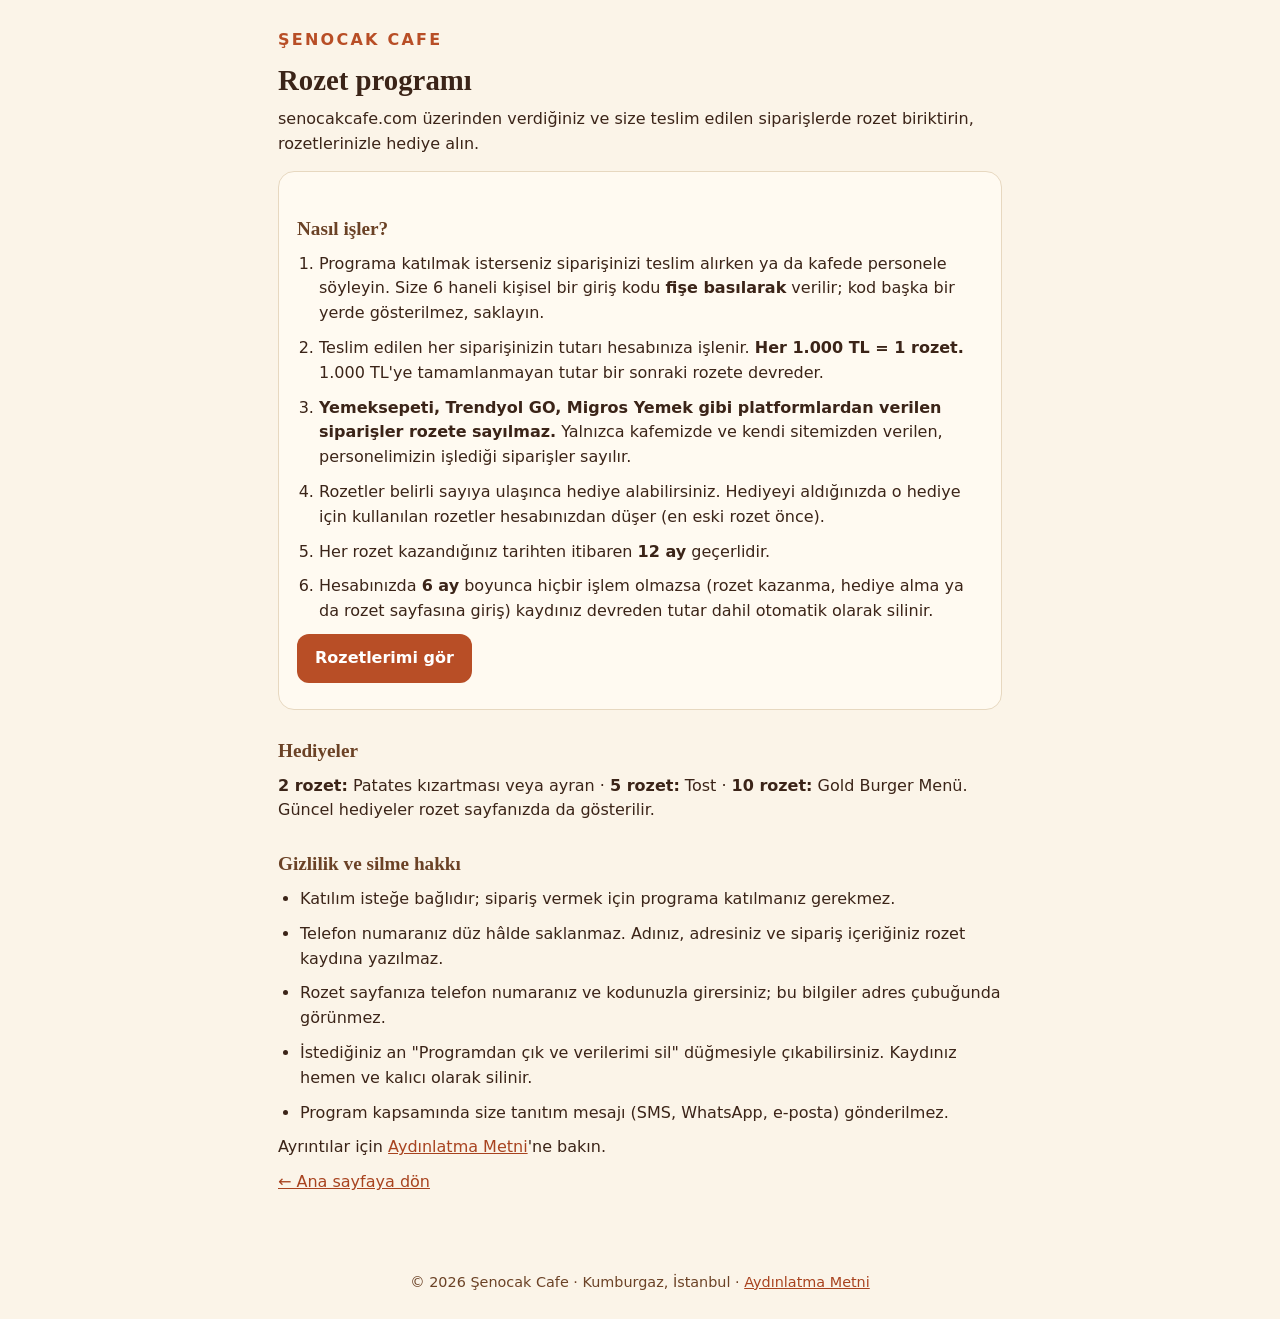
==== sadakat/index.html @ 782ed1d4 "Sadakat: /sadakat/ tanıtım sayfası, aydınlatma bölüm 12, sitemap" ====
<!doctype html>
<html lang="tr">
<head>
<meta charset="utf-8">
<meta name="viewport" content="width=device-width,initial-scale=1">
<meta name="robots" content="index,follow">
<title>Rozet Programı · Şenocak Cafe</title>
<meta name="description" content="Şenocak Cafe rozet programı: kafemizden ve kendi sitemizden verdiğiniz siparişlerde her 1.000 TL bir rozet, rozetler 12 ay geçerli. İstediğiniz an çıkabilir, verilerinizi sildirebilirsiniz.">
<link rel="canonical" href="https://senocakcafe.com/sadakat/">
<link rel="icon" type="image/png" sizes="32x32" href="../assets/favicon-32.png">
<link rel="stylesheet" href="../style.css?v=20261023a">
<style>
.legal{max-width:760px;margin:0 auto;padding:28px 18px 40px}.legal h1{font-size:1.8rem;line-height:1.2;margin:6px 0 10px}.legal h2{font-size:1.2rem;margin:26px 0 8px;color:var(--coffee)}
.legal p,.legal li{font-size:1rem;margin:0 0 10px}.legal ul,.legal ol{padding-left:22px}
.kart{background:var(--paper);border:1px solid var(--line);border-radius:var(--r);padding:16px 18px;margin:14px 0}
.dugme{display:inline-block;background:var(--terra);color:#fff;font-weight:700;padding:12px 18px;border-radius:12px;text-decoration:none}
</style>
</head>
<body>
<main class="legal">
<p class="eyebrow">Şenocak Cafe</p>
<h1>Rozet programı</h1>
<p>senocakcafe.com üzerinden verdiğiniz ve size teslim edilen siparişlerde rozet biriktirin, rozetlerinizle hediye alın.</p>
<div class="kart">
<h2>Nasıl işler?</h2>
<ol>
<li>Programa katılmak isterseniz siparişinizi teslim alırken ya da kafede personele söyleyin. Size 6 haneli kişisel bir giriş kodu <b>fişe basılarak</b> verilir; kod başka bir yerde gösterilmez, saklayın.</li>
<li>Teslim edilen her siparişinizin tutarı hesabınıza işlenir. <b>Her 1.000 TL = 1 rozet.</b> 1.000 TL'ye tamamlanmayan tutar bir sonraki rozete devreder.</li>
<li><b>Yemeksepeti, Trendyol GO, Migros Yemek gibi platformlardan verilen siparişler rozete sayılmaz.</b> Yalnızca kafemizde ve kendi sitemizden verilen, personelimizin işlediği siparişler sayılır.</li>
<li>Rozetler belirli sayıya ulaşınca hediye alabilirsiniz. Hediyeyi aldığınızda o hediye için kullanılan rozetler hesabınızdan düşer (en eski rozet önce).</li>
<li>Her rozet kazandığınız tarihten itibaren <b>12 ay</b> geçerlidir.</li>
<li>Hesabınızda <b>6 ay</b> boyunca hiçbir işlem olmazsa (rozet kazanma, hediye alma ya da rozet sayfasına giriş) kaydınız devreden tutar dahil otomatik olarak silinir.</li>
</ol>
<p><a class="dugme" href="https://fis.senocakcafe.com/sadakat-hesap/">Rozetlerimi gör</a></p>
</div>
<h2>Hediyeler</h2>
<p><b>2 rozet:</b> Patates kızartması veya ayran · <b>5 rozet:</b> Tost · <b>10 rozet:</b> Gold Burger Menü. Güncel hediyeler rozet sayfanızda da gösterilir.</p>
<h2>Gizlilik ve silme hakkı</h2>
<ul>
<li>Katılım isteğe bağlıdır; sipariş vermek için programa katılmanız gerekmez.</li>
<li>Telefon numaranız düz hâlde saklanmaz. Adınız, adresiniz ve sipariş içeriğiniz rozet kaydına yazılmaz.</li>
<li>Rozet sayfanıza telefon numaranız ve kodunuzla girersiniz; bu bilgiler adres çubuğunda görünmez.</li>
<li>İstediğiniz an "Programdan çık ve verilerimi sil" düğmesiyle çıkabilirsiniz. Kaydınız hemen ve kalıcı olarak silinir.</li>
<li>Program kapsamında size tanıtım mesajı (SMS, WhatsApp, e-posta) gönderilmez.</li>
</ul>
<p>Ayrıntılar için <a href="../aydinlatma.html">Aydınlatma Metni</a>'ne bakın.</p>
<p><a class="geri" href="../">← Ana sayfaya dön</a></p>
</main>
<footer><p>© 2026 Şenocak Cafe · Kumburgaz, İstanbul · <a href="../aydinlatma.html">Aydınlatma Metni</a></p></footer>
</body>
</html>
---- style.css ----
:root{--cream:#fbf4e8;--paper:#fffaf1;--brown:#3b2418;--coffee:#6b4226;--terra:#b84e26;--terra-d:#a8431f;--gold:#e0a53a;--sage:#647349;--line:#e7d8c0;--r:16px}
*{box-sizing:border-box;margin:0;padding:0}
html{scroll-behavior:smooth;scroll-padding-top:120px}
body{font-family:'Nunito',system-ui,-apple-system,'Segoe UI',Roboto,sans-serif;background:var(--cream);color:var(--brown);line-height:1.55;font-size:16px;padding-bottom:70px}
h1,h2,h3,h4,.brand{font-family:'Fraunces',Georgia,'Times New Roman',serif}
a{color:var(--terra-d)}
.wrap{max-width:1040px;margin:0 auto;padding:56px 18px 24px}
.eyebrow{text-transform:uppercase;letter-spacing:.14em;font-size:.78rem;font-weight:700;color:var(--terra)}
.btn{display:inline-block;background:var(--terra);color:#fff;text-decoration:none;font-weight:800;padding:14px 26px;border-radius:999px;box-shadow:0 6px 18px rgba(200,86,43,.35);transition:.2s;border:2px solid var(--terra)}
.btn:hover{background:var(--terra-d);transform:translateY(-2px)}
.btn-sm{padding:8px 16px;font-size:.9rem;box-shadow:none}
.btn-ghost{background:transparent;color:#fff;border-color:rgba(255,255,255,.7);box-shadow:none}
.btn-ghost:hover{background:rgba(255,255,255,.15)}
.topbar{position:sticky;top:0;z-index:20;display:flex;align-items:center;gap:14px;justify-content:space-between;padding:10px 18px;background:rgba(59,36,24,.96);backdrop-filter:blur(6px)}
.brand{color:#fff;text-decoration:none;font-weight:800;font-size:1.15rem}
.links{display:none;gap:22px}.links a{color:#f1dfc3;text-decoration:none;font-weight:700}.links a:hover{color:var(--gold)}
.hero{position:relative;overflow:hidden;isolation:isolate;color:#fff;text-align:center;padding:72px 18px 60px;background:radial-gradient(circle at 20% 10%,#8a5230 0,transparent 55%),radial-gradient(circle at 90% 90%,#c8562b 0,transparent 50%),linear-gradient(135deg,#3b2418,#5a3620)}
.hero-bg{position:absolute;inset:0;width:100%;height:100%;object-fit:cover;z-index:0;pointer-events:none}
.hero-shade{position:absolute;inset:0;z-index:1;pointer-events:none;background:linear-gradient(180deg,rgba(40,22,12,.45),rgba(59,36,24,.55))}

.hero-inner{position:relative;z-index:2;max-width:760px;margin:0 auto}
.hero .eyebrow{color:var(--gold)}
.hero h1{font-size:clamp(2.6rem,10vw,5rem);line-height:1.05;margin:10px 0 14px;font-weight:800}
.tagline{font-size:1.15rem;color:#f6e6cc;max-width:560px;margin:0 auto 28px}
.cta{display:flex;flex-wrap:wrap;gap:12px;justify-content:center;margin-bottom:34px}
.badges{list-style:none;display:flex;flex-wrap:wrap;gap:10px;justify-content:center}
.badges li{background:rgba(255,255,255,.1);border:1px solid rgba(255,255,255,.2);border-radius:14px;padding:8px 14px;font-weight:800;display:flex;flex-direction:column;font-size:1rem}
.badges small{font-weight:600;font-size:.72rem;color:#e9d3b0}
.deco span{position:absolute;font-size:3rem;opacity:.12;animation:fl 8s ease-in-out infinite}
.deco span:nth-child(1){left:6%;top:14%}.deco span:nth-child(2){right:8%;top:20%;animation-delay:1s}.deco span:nth-child(3){left:12%;bottom:8%;animation-delay:2s}.deco span:nth-child(4){right:14%;bottom:10%;animation-delay:3s}.deco span:nth-child(5){left:48%;top:4%;animation-delay:4s}
@keyframes fl{50%{transform:translateY(-14px) rotate(6deg)}}
.sec-head{text-align:center;margin-bottom:22px}
.sec-head h2,.about h2{font-size:clamp(1.9rem,6vw,2.7rem);margin:4px 0}
.note{font-size:.88rem;color:var(--coffee);max-width:560px;margin:6px auto 0}
.catnav{position:sticky;top:54px;z-index:10;display:flex;gap:8px;overflow-x:auto;padding:10px 4px;margin:0 -4px 18px;background:var(--cream);scrollbar-width:none;border-bottom:1px solid var(--line)}
.catnav::-webkit-scrollbar{display:none}
.catnav a{flex:none;text-decoration:none;color:var(--coffee);background:var(--paper);border:1px solid var(--line);padding:7px 14px;border-radius:999px;font-weight:700;font-size:.9rem;white-space:nowrap}
.catnav a.active,.catnav a:hover{background:var(--brown);color:#fff;border-color:var(--brown)}
.cat{background:var(--paper);border:1px solid var(--line);border-radius:var(--r);padding:20px 18px;margin-bottom:20px;box-shadow:0 4px 14px rgba(107,66,38,.06)}
.cat h3{font-size:1.5rem;display:flex;align-items:center;gap:10px;margin-bottom:10px;padding-bottom:10px;border-bottom:2px dashed var(--line)}
.cat h3 small{margin-left:auto;font-family:'Nunito',sans-serif;font-size:.75rem;font-weight:700;color:var(--sage)}
.items{list-style:none;display:grid;gap:4px 36px}
.items li{display:flex;align-items:baseline;gap:8px;padding:10px 0;border-bottom:1px solid #f0e4cf}
.items li:last-child{border-bottom:0}
.it{flex:0 1 auto;min-width:0}
.it h4{font-size:1.02rem;font-weight:600}
.it p{font-size:.84rem;color:#7a604c;margin-top:2px}
.dots{flex:1;border-bottom:2px dotted #d9c6a5;transform:translateY(-4px);min-width:10px}
.price{font-weight:800;color:var(--terra-d);white-space:nowrap}
.order-band{text-align:center;background:linear-gradient(135deg,var(--terra),#e0803a);color:#fff;padding:34px 18px;border-radius:var(--r);margin-top:30px}
.order-band h3{font-size:1.6rem}.order-band p{margin:6px 0 18px}
.order-band .btn{background:#fff;color:var(--terra-d);border-color:#fff}
.about{background:var(--brown);color:#f6e6cc}
.about .wrap{padding-top:60px;padding-bottom:60px}
.about .two{display:grid;gap:30px}
.about .eyebrow{color:var(--gold)}.about h2{color:#fff}.about p{margin-top:12px}
.cards{display:grid;gap:12px}
.card{background:rgba(255,255,255,.07);border:1px solid rgba(255,255,255,.14);border-radius:var(--r);padding:16px;display:grid;gap:2px;font-size:1.8rem}
.card b{font-size:1.05rem;color:#fff}.card span{font-size:.88rem;color:#e9d3b0}
.info{display:grid;gap:14px}
.box{background:var(--paper);border:1px solid var(--line);border-radius:var(--r);padding:20px}
.box h3{font-size:1.2rem;margin-bottom:8px}
.box p{margin-bottom:10px}.box .btn{margin-top:4px}
.box table{width:100%;border-collapse:collapse;font-weight:700}.box td{padding:4px 0}.box td:last-child{text-align:right;color:var(--terra-d)}
.small{font-size:.8rem;color:#7a604c}
footer{text-align:center;padding:26px 18px;color:var(--coffee);font-size:.9rem}
.fab{position:fixed;right:14px;bottom:14px;z-index:30;background:var(--terra);color:#fff;text-decoration:none;font-weight:800;padding:13px 20px;border-radius:999px;box-shadow:0 8px 24px rgba(0,0,0,.3)}
.share-wrap{padding-top:10px;padding-bottom:30px}
.share-band{text-align:center;background:var(--paper);border:1px solid var(--line);border-radius:var(--r);padding:26px 18px;box-shadow:0 4px 14px rgba(107,66,38,.06)}
.share-band h3{font-size:1.4rem}.share-band p{margin:6px 0 16px;color:var(--coffee)}
.share-btns{display:flex;flex-wrap:wrap;gap:10px;justify-content:center}
.btn-light{background:var(--brown);border-color:var(--brown);box-shadow:none;font:inherit;font-weight:800;cursor:pointer;color:#fff}
.btn-light:hover{background:var(--terra);border-color:var(--terra)}
.share-band .share-msg{margin:12px 0 0;min-height:1.4em;font-weight:700;color:var(--sage)}
@media(min-width:700px){
 .links{display:flex}
 .items{grid-template-columns:1fr 1fr}
 .cards{grid-template-columns:repeat(3,1fr)}
 .card{font-size:2rem}
 .info{grid-template-columns:1fr 1fr}
 .about .two{grid-template-columns:1.2fr 1fr;align-items:center}
 .fab{display:none}body{padding-bottom:0}
}
@media(prefers-reduced-motion:reduce){.deco span{animation:none}html{scroll-behavior:auto}}
.gram{font-weight:700;color:var(--coffee)}
.hero .deco{display:none}
/* SSS */

.sss-item{background:#fff;border-radius:14px;padding:14px 18px;margin-bottom:10px;box-shadow:0 2px 10px rgba(59,36,24,.08)}
.sss-item summary{cursor:pointer;font-weight:700;color:var(--coffee)}
.sss-item p{margin:10px 0 0;line-height:1.6}
.alg{display:flex;gap:4px;margin-top:4px}.alg abbr{font-size:.68rem;font-weight:700;text-decoration:none;border:1px solid #c9a98a;color:#7a604c;border-radius:4px;padding:0 4px;line-height:1.4}
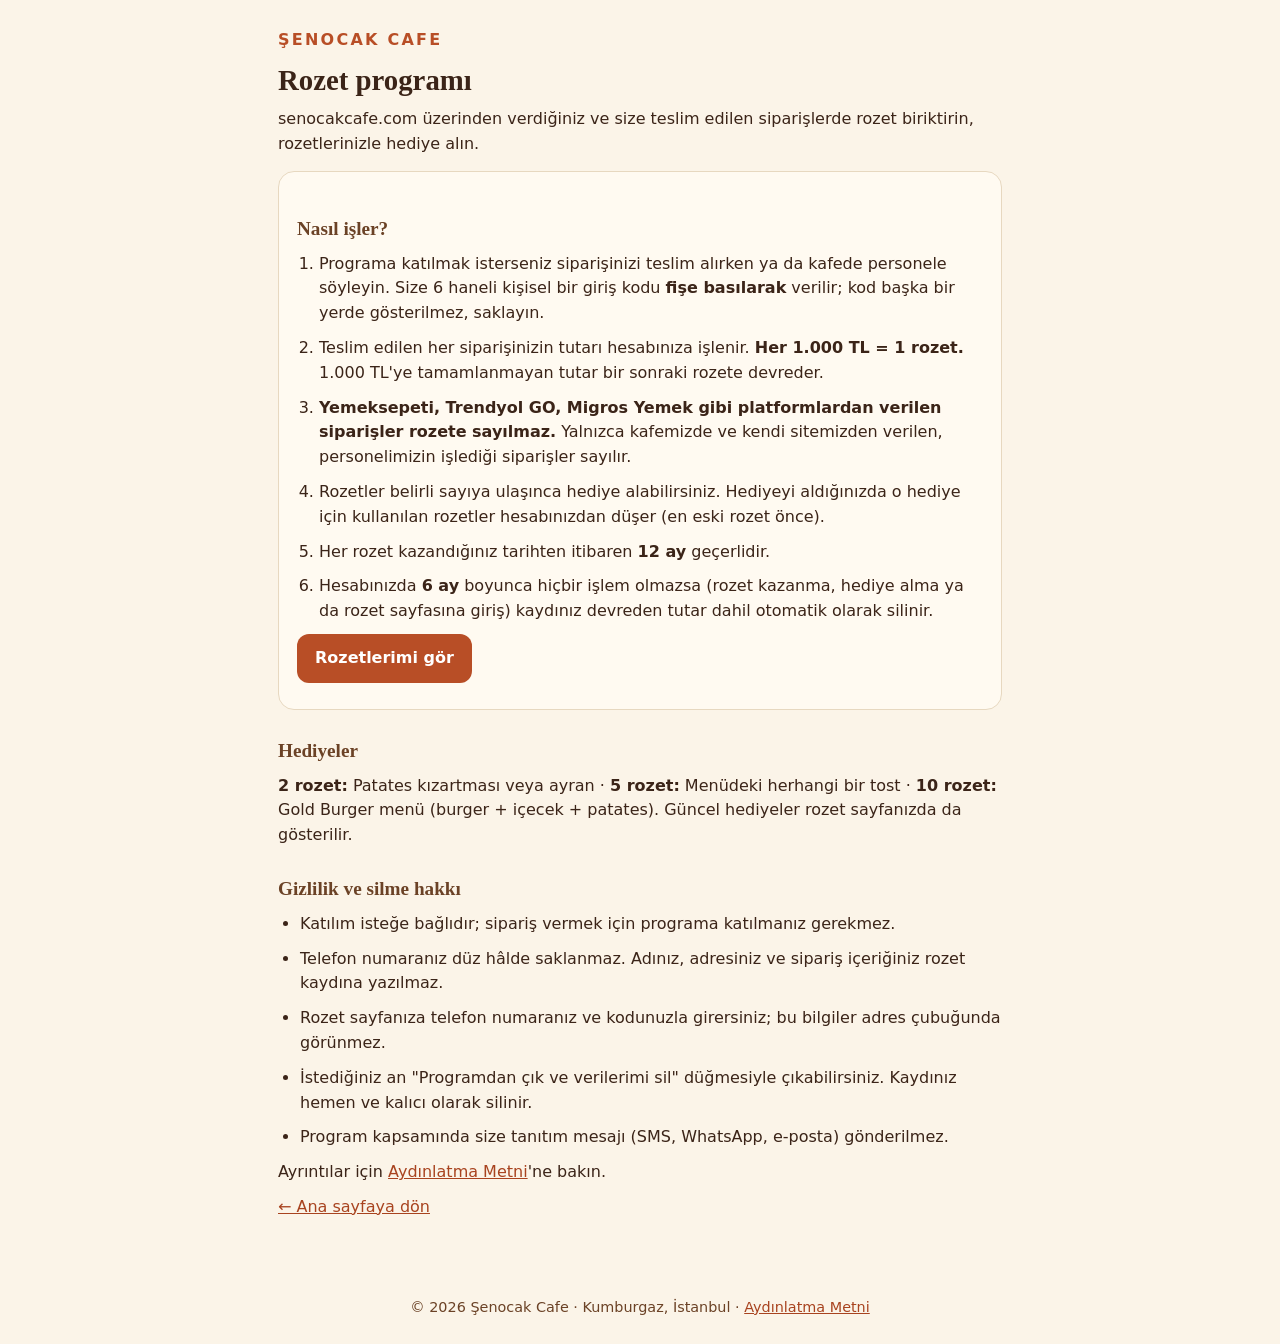
==== commit 499e7c3d: "Paket servis metninden platform adları çıktı; sadakat hediye metinleri (tost / Gold Burger menü)" ====
--- a/sadakat/index.html
+++ b/sadakat/index.html
@@ -34,7 +34,7 @@
 <p><a class="dugme" href="https://fis.senocakcafe.com/sadakat-hesap/">Rozetlerimi gör</a></p>
 </div>
 <h2>Hediyeler</h2>
-<p><b>2 rozet:</b> Patates kızartması veya ayran · <b>5 rozet:</b> Tost · <b>10 rozet:</b> Gold Burger Menü. Güncel hediyeler rozet sayfanızda da gösterilir.</p>
+<p><b>2 rozet:</b> Patates kızartması veya ayran · <b>5 rozet:</b> Menüdeki herhangi bir tost · <b>10 rozet:</b> Gold Burger menü (burger + içecek + patates). Güncel hediyeler rozet sayfanızda da gösterilir.</p>
 <h2>Gizlilik ve silme hakkı</h2>
 <ul>
 <li>Katılım isteğe bağlıdır; sipariş vermek için programa katılmanız gerekmez.</li>
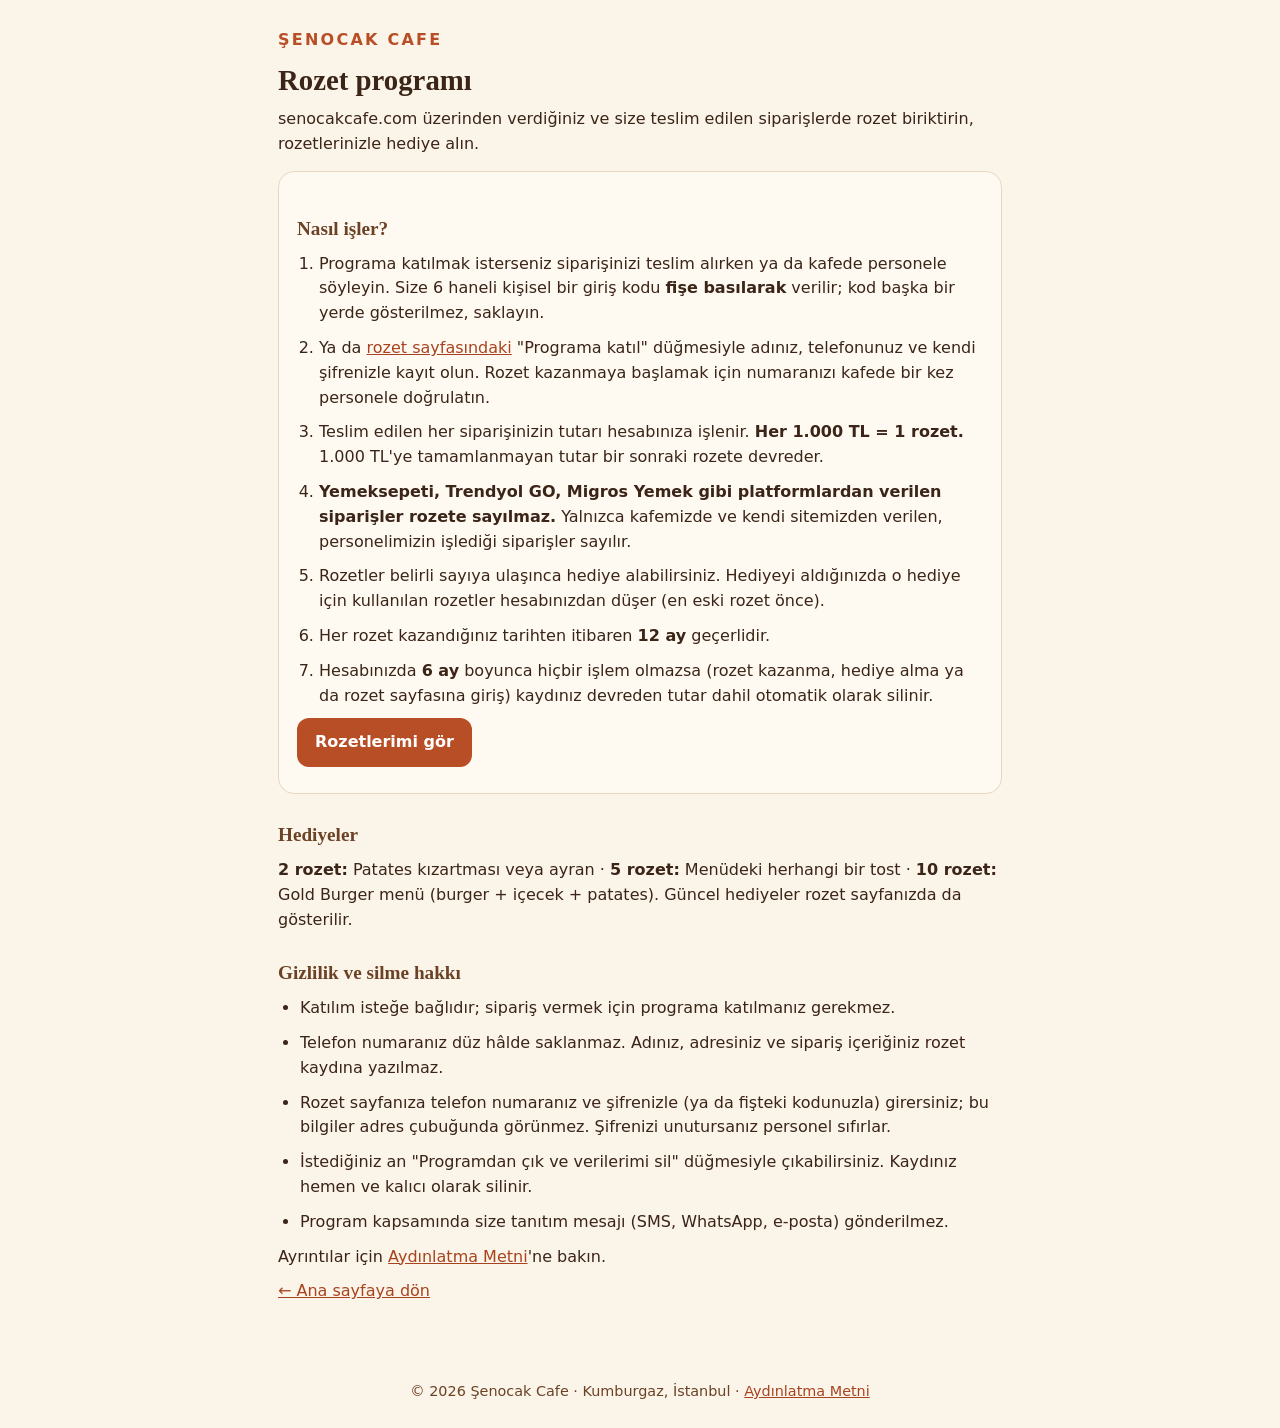
==== commit 47be16f8: "Sadakat: sitede kendi kayıt (ad/telefon/şifre, kafede doğrulama) — aydınlatma 12 ve /sadakat/ olgusa" ====
--- a/sadakat/index.html
+++ b/sadakat/index.html
@@ -25,6 +25,7 @@
 <h2>Nasıl işler?</h2>
 <ol>
 <li>Programa katılmak isterseniz siparişinizi teslim alırken ya da kafede personele söyleyin. Size 6 haneli kişisel bir giriş kodu <b>fişe basılarak</b> verilir; kod başka bir yerde gösterilmez, saklayın.</li>
+<li>Ya da <a href="https://fis.senocakcafe.com/sadakat-hesap/">rozet sayfasındaki</a> "Programa katıl" düğmesiyle adınız, telefonunuz ve kendi şifrenizle kayıt olun. Rozet kazanmaya başlamak için numaranızı kafede bir kez personele doğrulatın.</li>
 <li>Teslim edilen her siparişinizin tutarı hesabınıza işlenir. <b>Her 1.000 TL = 1 rozet.</b> 1.000 TL'ye tamamlanmayan tutar bir sonraki rozete devreder.</li>
 <li><b>Yemeksepeti, Trendyol GO, Migros Yemek gibi platformlardan verilen siparişler rozete sayılmaz.</b> Yalnızca kafemizde ve kendi sitemizden verilen, personelimizin işlediği siparişler sayılır.</li>
 <li>Rozetler belirli sayıya ulaşınca hediye alabilirsiniz. Hediyeyi aldığınızda o hediye için kullanılan rozetler hesabınızdan düşer (en eski rozet önce).</li>
@@ -39,7 +40,7 @@
 <ul>
 <li>Katılım isteğe bağlıdır; sipariş vermek için programa katılmanız gerekmez.</li>
 <li>Telefon numaranız düz hâlde saklanmaz. Adınız, adresiniz ve sipariş içeriğiniz rozet kaydına yazılmaz.</li>
-<li>Rozet sayfanıza telefon numaranız ve kodunuzla girersiniz; bu bilgiler adres çubuğunda görünmez.</li>
+<li>Rozet sayfanıza telefon numaranız ve şifrenizle (ya da fişteki kodunuzla) girersiniz; bu bilgiler adres çubuğunda görünmez. Şifrenizi unutursanız personel sıfırlar.</li>
 <li>İstediğiniz an "Programdan çık ve verilerimi sil" düğmesiyle çıkabilirsiniz. Kaydınız hemen ve kalıcı olarak silinir.</li>
 <li>Program kapsamında size tanıtım mesajı (SMS, WhatsApp, e-posta) gönderilmez.</li>
 </ul>
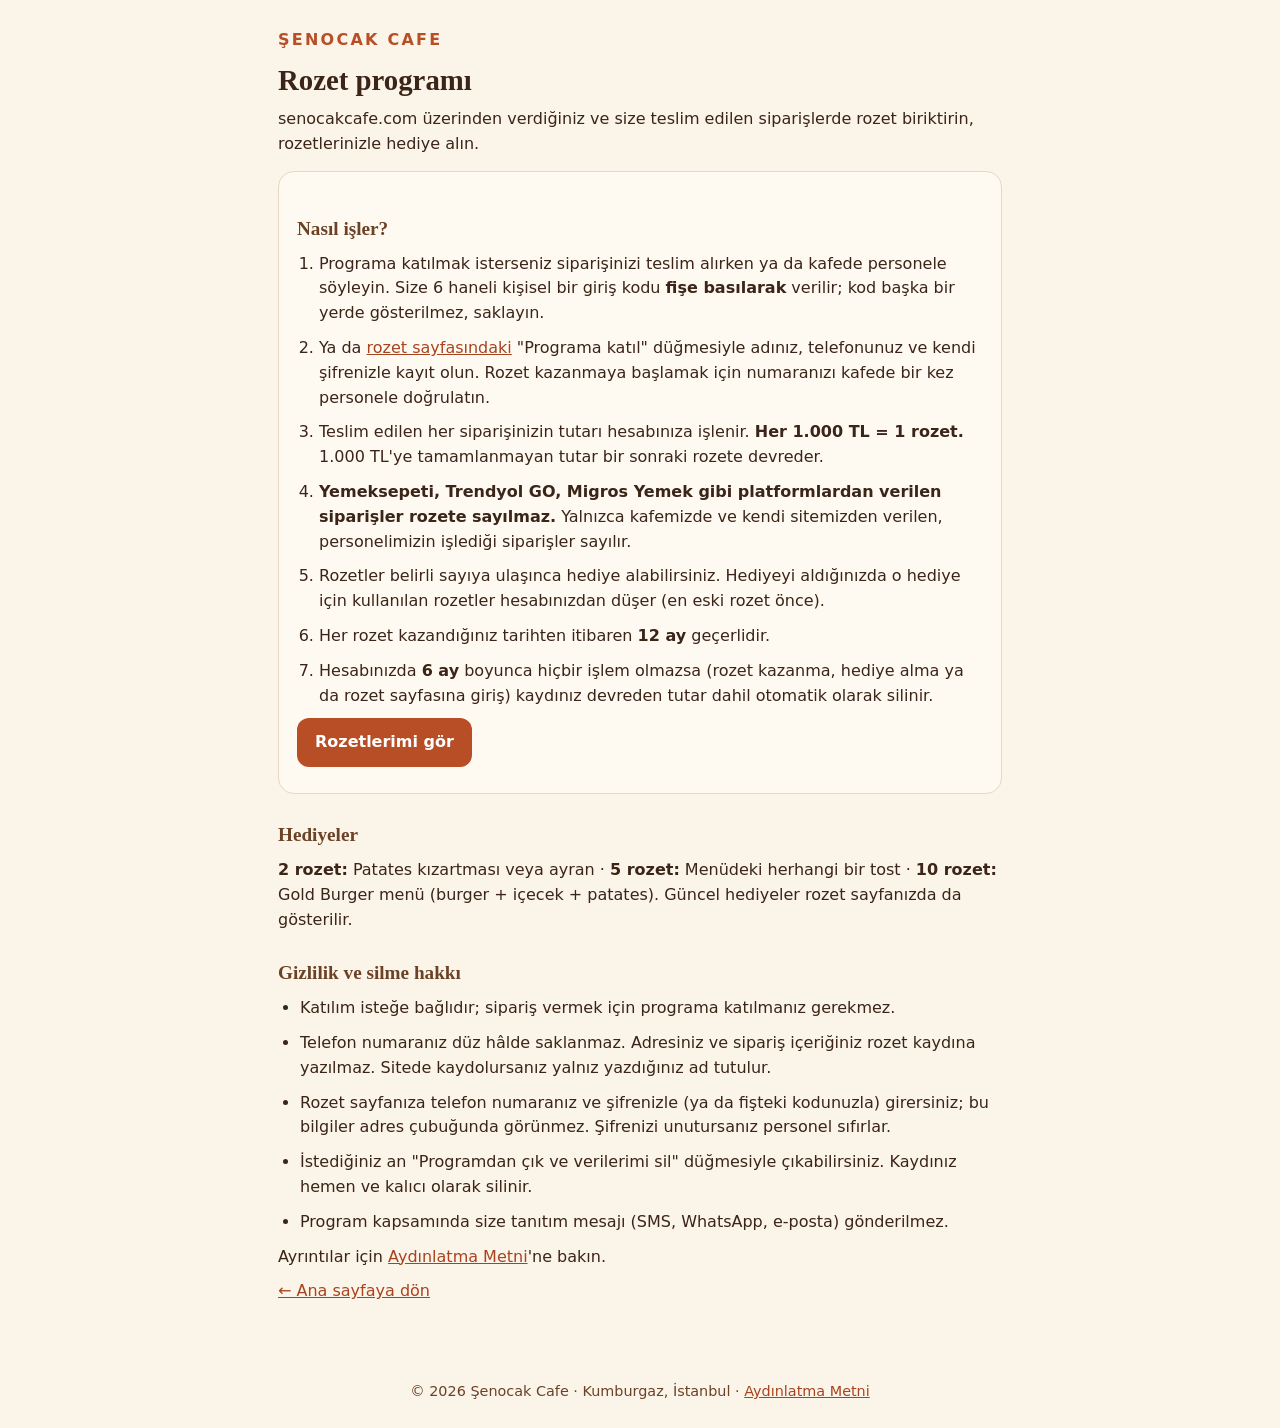
==== commit 385f36e1: "Sadakat güvenlik: doğrulamada şifre sıfırlanır (aydınlatma olgusal), /sadakat/ ad cümlesi, kullanılm" ====
--- a/sadakat/index.html
+++ b/sadakat/index.html
@@ -39,7 +39,7 @@
 <h2>Gizlilik ve silme hakkı</h2>
 <ul>
 <li>Katılım isteğe bağlıdır; sipariş vermek için programa katılmanız gerekmez.</li>
-<li>Telefon numaranız düz hâlde saklanmaz. Adınız, adresiniz ve sipariş içeriğiniz rozet kaydına yazılmaz.</li>
+<li>Telefon numaranız düz hâlde saklanmaz. Adresiniz ve sipariş içeriğiniz rozet kaydına yazılmaz. Sitede kaydolursanız yalnız yazdığınız ad tutulur.</li>
 <li>Rozet sayfanıza telefon numaranız ve şifrenizle (ya da fişteki kodunuzla) girersiniz; bu bilgiler adres çubuğunda görünmez. Şifrenizi unutursanız personel sıfırlar.</li>
 <li>İstediğiniz an "Programdan çık ve verilerimi sil" düğmesiyle çıkabilirsiniz. Kaydınız hemen ve kalıcı olarak silinir.</li>
 <li>Program kapsamında size tanıtım mesajı (SMS, WhatsApp, e-posta) gönderilmez.</li>
